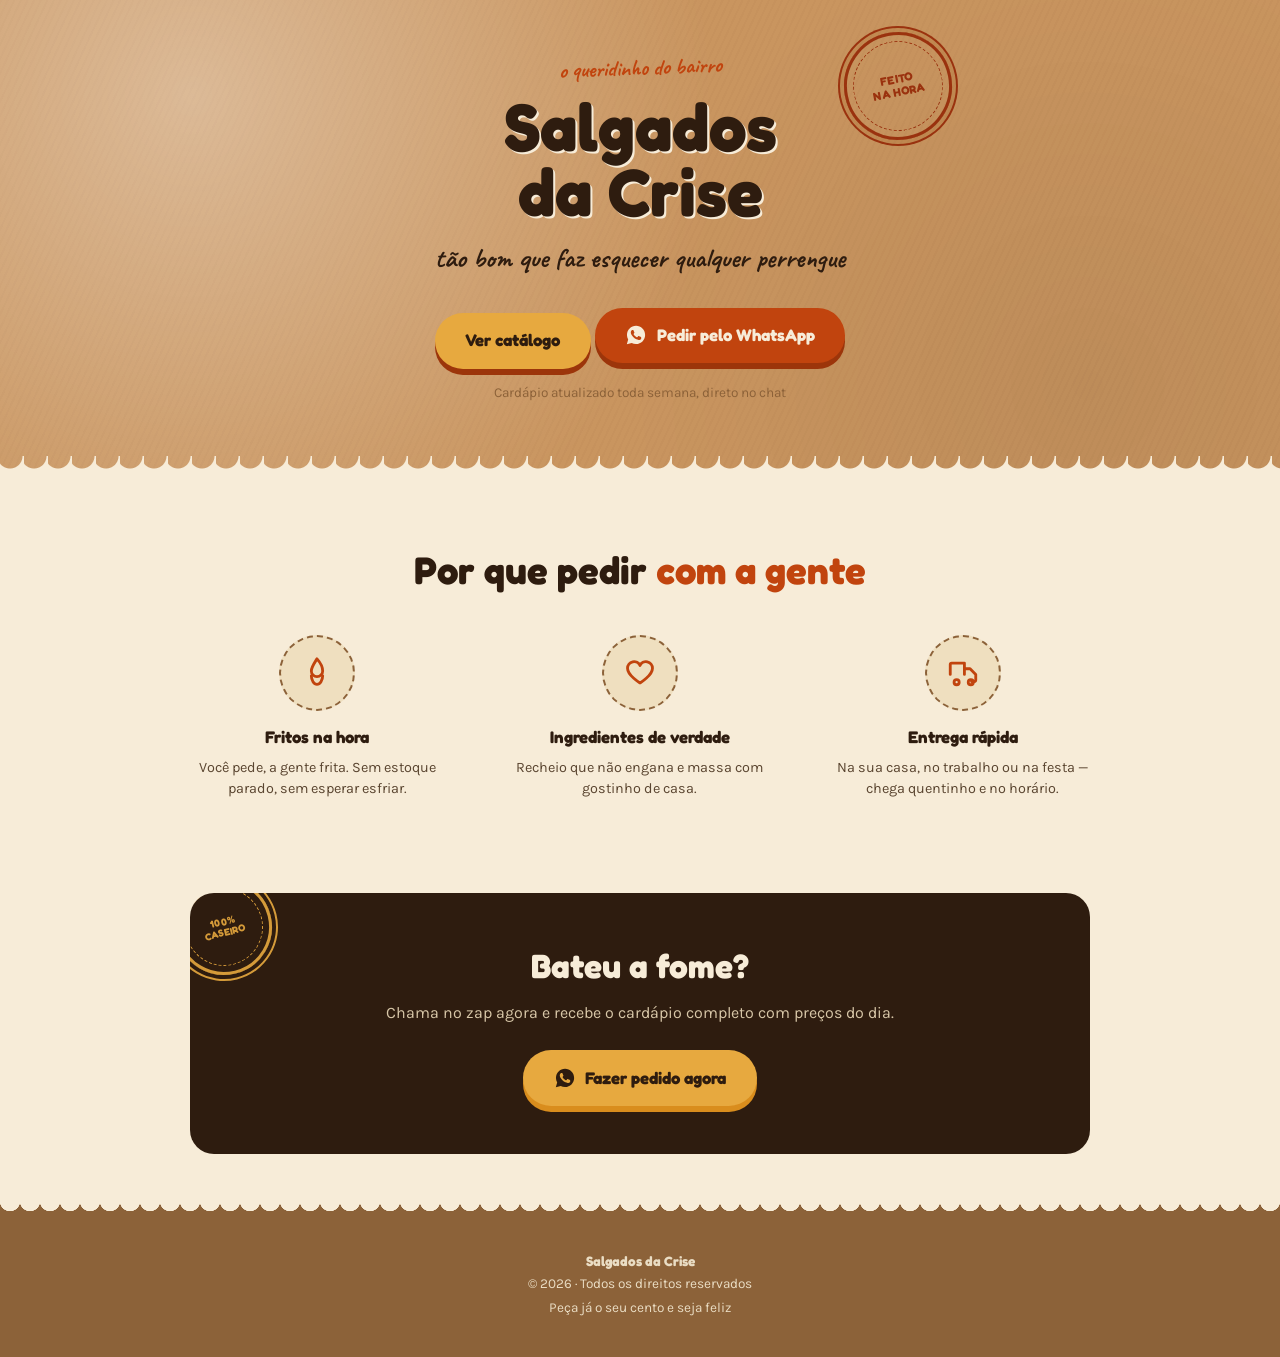
==== index.html @ 22c94413 "site de doces" ====
<!DOCTYPE html>
<html lang="pt-BR">
<head>
<meta charset="UTF-8">
<meta name="viewport" content="width=device-width, initial-scale=1.0">
<link rel="stylesheet" href="style.css">
<title>Salgados da Crise | Direto do fogo pra sua mesa</title>
<meta name="description" content="Salgados fritos e assados na hora, recheio de verdade e entrega rápida. Peça pelo WhatsApp.">

<link rel="preconnect" href="https://fonts.googleapis.com">
<link rel="preconnect" href="https://fonts.gstatic.com" crossorigin>
<link href="https://fonts.googleapis.com/css2?family=Fredoka:wght@600;700;900&family=Karla:wght@400;500;700&family=Caveat:wght@600;700&display=swap" rel="stylesheet">


</head>
<body>

<header class="hero">
  <div class="hero__inner">
    <div class="stamp stamp--hero">Feito<br>na hora</div>
    <p class="eyebrow">o queridinho do bairro</p>
    <h1 class="hero__title">Salgados<br>da Crise</h1>
    <p class="hero__tagline">tão bom que faz esquecer qualquer perrengue</p>

    <a class="cta cta--secondary" href="catalogo.html">Ver catálogo</a>
    <a class="cta" href="https://wa.me/554198285648?text=Ol%C3%A1!%20Vi%20o%20site%20e%20gostaria%20de%20fazer%20um%20pedido%20de%20salgados!" target="_blank" rel="noopener">
      <svg viewBox="0 0 24 24" fill="currentColor" aria-hidden="true"><path d="M12.04 2c-5.46 0-9.9 4.44-9.9 9.9 0 1.75.46 3.45 1.32 4.95L2 22l5.29-1.39a9.9 9.9 0 0 0 4.75 1.21h.01c5.46 0 9.9-4.44 9.9-9.9S17.5 2 12.04 2Zm5.8 14.06c-.24.68-1.4 1.3-1.93 1.36-.53.06-1.03.31-3.46-.72-2.92-1.23-4.8-4.2-4.94-4.4-.14-.19-1.18-1.57-1.18-3s.75-2.13 1.02-2.42c.27-.29.58-.36.78-.36h.55c.18 0 .42-.03.64.5.24.55.79 1.9.86 2.04.07.14.11.31.02.5-.09.19-.14.31-.28.47-.14.16-.28.36-.4.48-.14.14-.28.29-.12.56.16.28.71 1.18 1.52 1.9 1.05.94 1.93 1.24 2.2 1.38.27.14.43.12.6-.07.16-.19.68-.79.87-1.06.19-.27.37-.22.62-.13.26.09 1.61.76 1.89.9.28.14.46.21.53.33.07.12.07.68-.17 1.36Z"/></svg>
      Pedir pelo WhatsApp
    </a>
    <p class="hero__note">Cardápio atualizado toda semana, direto no chat</p>
  </div>
</header>
<main>

  <section class="features">
    <h2 class="section-title">Por que pedir <span>com a gente</span></h2>
    <div class="features__grid">
      <div class="feature">
        <div class="feature__badge">
          <svg viewBox="0 0 24 24" fill="none" stroke-width="2" stroke-linecap="round" stroke-linejoin="round"><path d="M12 2s4 4.5 4 8.5A4 4 0 0 1 8 10.5C8 8 9.5 6 12 2Z"/><path d="M8 14c0 3 1.8 6 4 6s4-3 4-6"/></svg>
        </div>
        <h4>Fritos na hora</h4>
        <p>Você pede, a gente frita. Sem estoque parado, sem esperar esfriar.</p>
      </div>
      <div class="feature">
        <div class="feature__badge">
          <svg viewBox="0 0 24 24" fill="none" stroke-width="2" stroke-linecap="round" stroke-linejoin="round"><path d="M20.8 8.6c0 5.1-8.8 10.4-8.8 10.4S3.2 13.7 3.2 8.6a4.6 4.6 0 0 1 8.8-1.9 4.6 4.6 0 0 1 8.8 1.9Z"/></svg>
        </div>
        <h4>Ingredientes de verdade</h4>
        <p>Recheio que não engana e massa com gostinho de casa.</p>
      </div>
      <div class="feature">
        <div class="feature__badge">
          <svg viewBox="0 0 24 24" fill="none" stroke-width="2" stroke-linecap="round" stroke-linejoin="round"><path d="M3 13V6a1 1 0 0 1 1-1h9v8"/><path d="M13 9h4l4 4v4a1 1 0 0 1-1 1h-2"/><circle cx="7.5" cy="18.5" r="1.8"/><circle cx="17.5" cy="18.5" r="1.8"/></svg>
        </div>
        <h4>Entrega rápida</h4>
        <p>Na sua casa, no trabalho ou na festa — chega quentinho e no horário.</p>
      </div>
    </div>
  </section>

  <section class="cta-band">
    <div class="cta-band__stamp stamp">100%<br>caseiro</div>
    <h2>Bateu a fome?</h2>
    <p>Chama no zap agora e recebe o cardápio completo com preços do dia.</p>
    <a class="cta cta--big" href="https://wa.me/554198285648?text=Ol%C3%A1!%20Vi%20o%20site%20e%20gostaria%20de%20fazer%20um%20pedido%20de%20salgados!" target="_blank" rel="noopener">
      <svg viewBox="0 0 24 24" fill="currentColor" aria-hidden="true"><path d="M12.04 2c-5.46 0-9.9 4.44-9.9 9.9 0 1.75.46 3.45 1.32 4.95L2 22l5.29-1.39a9.9 9.9 0 0 0 4.75 1.21h.01c5.46 0 9.9-4.44 9.9-9.9S17.5 2 12.04 2Zm5.8 14.06c-.24.68-1.4 1.3-1.93 1.36-.53.06-1.03.31-3.46-.72-2.92-1.23-4.8-4.2-4.94-4.4-.14-.19-1.18-1.57-1.18-3s.75-2.13 1.02-2.42c.27-.29.58-.36.78-.36h.55c.18 0 .42-.03.64.5.24.55.79 1.9.86 2.04.07.14.11.31.02.5-.09.19-.14.31-.28.47-.14.16-.28.36-.4.48-.14.14-.28.29-.12.56.16.28.71 1.18 1.52 1.9 1.05.94 1.93 1.24 2.2 1.38.27.14.43.12.6-.07.16-.19.68-.79.87-1.06.19-.27.37-.22.62-.13.26.09 1.61.76 1.89.9.28.14.46.21.53.33.07.12.07.68-.17 1.36Z"/></svg>
      Fazer pedido agora
    </a>
  </section>

</main>

<footer class="footer">
  <div class="footer__torn"></div>
  <div class="footer__content">
    <p class="footer__brand">Salgados da Crise</p>
    <p>© 2026 · Todos os direitos reservados</p>
    <p>Peça já o seu cento e seja feliz</p>
  </div>
</footer>
</body>
</html>
---- style.css ----
:root{
    --paper:#f7ecd8;
    --paper-dark:#efdfbf;
    --kraft:#c9955f;
    --kraft-dark:#8c6239;
    --ink:#2e1c0f;
    --gold:#e7a93f;
    --chili:#c1440e;
    --chili-dark:#9c350a;
    --olive:#5b6b3f;
    --radius-card: 18px;
  }

  *{ box-sizing:border-box; }
  html{ scroll-behavior:smooth; }
  body{
    margin:0;
    background:var(--paper);
    color:var(--ink);
    font-family:'Karla', sans-serif;
    font-size:16px;
    line-height:1.5;
    -webkit-font-smoothing:antialiased;
  }

  h1,h2,h3,h4{
    font-family:'Fredoka', sans-serif;
    margin:0;
    color:var(--ink);
  }

  a{ color:inherit; }
  img{ max-width:100%; display:block; }
  button{ font-family:inherit; }

  .eyebrow{
    display:inline-block;
    font-family:'Caveat', cursive;
    font-weight:700;
    font-size:1.4rem;
    color:var(--chili);
    transform:rotate(-2deg);
    margin:0 0 .25rem;
  }

  .section-title{
    text-align:center;
    font-size:clamp(1.6rem, 4vw, 2.4rem);
    font-weight:700;
    margin:0 0 2.2rem;
  }
  .section-title span{ color:var(--chili); }

  /* ---------- STAMP (signature element) ---------- */
  .stamp{
    display:inline-flex;
    align-items:center;
    justify-content:center;
    text-align:center;
    font-family:'Fredoka', sans-serif;
    font-weight:700;
    text-transform:uppercase;
    letter-spacing:.04em;
    line-height:1.15;
    color:var(--chili);
    border:3px solid var(--chili);
    border-radius:50%;
    box-shadow:0 0 0 4px var(--paper), 0 0 0 6px var(--chili);
    outline:1px dashed var(--chili);
    outline-offset:-10px;
    background:transparent;
    mix-blend-mode:multiply;
    opacity:.9;
  }

  /* ---------- HERO ---------- */
  .hero{
    position:relative;
    padding:3.2rem 1.25rem 4rem;
    background:
      radial-gradient(circle at 15% 20%, rgba(255,255,255,.35), transparent 45%),
      radial-gradient(circle at 85% 80%, rgba(0,0,0,.06), transparent 40%),
      repeating-linear-gradient(115deg, rgba(140,98,57,.05) 0 2px, transparent 2px 6px),
      var(--kraft);
    overflow:hidden;
    text-align:center;
  }
  .hero::after{
    content:"";
    position:absolute;
    left:0; right:0; bottom:-1px;
    height:26px;
    background:
      radial-gradient(circle at 10px 0, transparent 12px, var(--paper) 13px) repeat-x;
    background-size:24px 26px;
  }
  .hero__inner{
    position:relative;
    max-width:640px;
    margin:0 auto;
  }
  .stamp--hero{
    position:absolute;
    top:-1.2rem;
    right:.5rem;
    width:108px;
    height:108px;
    font-size:.72rem;
    transform:rotate(-11deg);
  }
  .hero__title{
    font-size:clamp(2.6rem, 8vw, 4.2rem);
    font-weight:900;
    color:var(--ink);
    text-shadow:2px 2px 0 var(--paper);
    line-height:.98;
    margin:.3rem 0 .8rem;
  }
  .hero__tagline{
    font-family:'Caveat', cursive;
    font-weight:700;
    font-size:clamp(1.3rem, 3vw, 1.7rem);
    color:var(--ink);
    margin:0 0 1.8rem;
  }

  .cta{
    display:inline-flex;
    align-items:center;
    gap:.6rem;
    background:var(--chili);
    color:var(--paper);
    font-family:'Fredoka', sans-serif;
    font-weight:700;
    font-size:1.05rem;
    text-decoration:none;
    padding:.95rem 1.9rem;
    border-radius:999px;
    box-shadow:0 6px 0 var(--chili-dark);
    transition:transform .15s ease, box-shadow .15s ease;
  }
  .cta:hover{ transform:translateY(2px); box-shadow:0 4px 0 var(--chili-dark); }
  .cta:active{ transform:translateY(6px); box-shadow:0 0 0 var(--chili-dark); }
  .cta:focus-visible{ outline:3px solid var(--ink); outline-offset:3px; }
  .cta svg{ width:22px; height:22px; flex:none; }

  .hero__note{
    margin-top:.9rem;
    font-size:.85rem;
    color:var(--kraft-dark);
  }

  .about{
    padding:3rem 1.25rem 0;
    max-width:1100px;
    margin:0 auto;
  }
  .about__inner{
    display:grid;
    gap:2rem;
  }
  .about__intro{
    text-align:center;
    max-width:760px;
    margin:0 auto;
  }
  .about__text{
    color:#5a4530;
    font-size:1rem;
    margin-top:1rem;
    line-height:1.7;
  }
  .about__grid{
    display:grid;
    gap:1.25rem;
    grid-template-columns:repeat(auto-fit, minmax(240px, 1fr));
  }
  .about__card{
    background:var(--paper-dark);
    border-radius:22px;
    overflow:hidden;
    box-shadow:0 8px 18px rgba(46,28,15,.12);
    display:flex;
    flex-direction:column;
  }
  .about__card img{
    width:100%;
    height:220px;
    object-fit:cover;
  }
  .about__card h3{
    margin:1rem 1rem 0.4rem;
    font-size:1.1rem;
  }
  .about__card p{
    margin:0 1rem 1.2rem;
    color:#5a4530;
    line-height:1.6;
    font-size:0.95rem;
  }

  /* ---------- MENU / TICKETS ---------- */
  .menu{ padding:3.6rem 1.25rem 1rem; max-width:1100px; margin:0 auto; }

  .menu__grid{
    display:grid;
    gap:1.4rem;
    grid-template-columns:repeat(auto-fit, minmax(240px, 1fr));
    padding:.4rem .2rem 1.4rem;
  }

  .ticket{
    display:flex;
    flex-direction:column;
    justify-content:space-between;
    background:var(--paper-dark);
    border-radius:var(--radius-card);
    overflow:hidden;
    box-shadow:0 8px 18px rgba(46,28,15,.12);
    position:relative;
  }
  .ticket__img{
    height:auto;
    aspect-ratio:4/3;
    overflow:hidden;
    background:var(--paper);
    display:flex;
    align-items:center;
    justify-content:center;
  }
  .ticket__img img{
    width:100%;
    height:100%;
    object-fit:contain;
  }
  .ticket__seam{
    height:14px;
    background:
      radial-gradient(circle at 8px 0, var(--paper) 7px, transparent 7.5px) repeat-x;
    background-size:16px 14px;
    margin-top:-1px;
  }
  .ticket__body{
    display:flex;
    flex-direction:column;
    justify-content:space-between;
    padding:.3rem 1.1rem 1.3rem;
    min-height:240px;
  }
  .ticket__body h3{ font-size:1.15rem; font-weight:700; margin-bottom:.35rem; }
  .ticket__body p{ font-size:.88rem; color:#5a4530; margin:0 0 1rem; }
  .ticket__footer{
    display:flex;
    align-items:center;
    justify-content:space-between;
    gap:.75rem;
    margin-top:auto;
  }
  .ticket__button{
    flex-shrink:0;
  }
  .ticket__price{font-weight:700; color:var(--ink);}
  .ticket__button{
    margin-top:.8rem;
    padding:.8rem 1rem;
    border:none;
    border-radius:999px;
    background:var(--chili);
    color:var(--paper);
    cursor:pointer;
    font-size:.95rem;
    box-shadow:0 4px 0 var(--chili-dark);
    transition:transform .15s ease, box-shadow .15s ease, background .15s ease;
  }
  .ticket__button:hover{ background:var(--chili-dark); transform:translateY(1px); }
  .ticket__button:focus-visible{ outline:3px solid var(--ink); outline-offset:3px; }

  .menu__controls{
    display:flex;
    justify-content:center;
    gap:.9rem;
  }

  .cta--secondary{
    background:var(--gold);
    color:var(--ink);
  }
  .cta--secondary:hover{ background:#d99a2b; }

  .cart{
    padding:3.2rem 1.25rem;
    max-width:1100px;
    margin:0 auto;
  }
  .cart__inner{
    background:var(--paper-dark);
    border-radius:28px;
    padding:2rem;
    box-shadow:0 10px 24px rgba(46,28,15,.12);
  }
  .cart__content{
    display:grid;
    grid-template-columns:1fr auto;
    gap:1.5rem;
    align-items:start;
  }
  .cart__info{min-height:220px;}
  .cart__empty{margin:0; color:#5a4530; font-size:1rem;}
  .cart__list{list-style:none; margin:1.2rem 0 0; padding:0; display:grid; gap:.9rem;}
  .cart__item{
    display:grid;
    grid-template-columns:1fr auto;
    gap:.75rem;
    align-items:center;
    background:var(--paper);
    border-radius:18px;
    padding:1rem 1rem 1rem 1.1rem;
    border:1px solid rgba(46,28,15,.08);
  }
  .cart__item-name{ font-weight:700; margin:0; }
  .cart__item-details{ color:#5a4530; font-size:.9rem; margin:.35rem 0 0; }
  .cart__item-remove{
    border:none;
    background:transparent;
    color:var(--chili-dark);
    cursor:pointer;
    font-weight:700;
  }
  .cart__payment{
    background:var(--paper);
    border-radius:20px;
    padding:1.2rem 1.3rem;
    margin-bottom:1rem;
    color:var(--ink);
  }
  .cart__payment h3{
    margin:0 0 .9rem;
    font-size:1rem;
  }
  .payment-options{
    display:grid;
    gap:.75rem;
  }
  .payment-options label{
    display:flex;
    align-items:center;
    gap:.5rem;
    font-size:.95rem;
    color:var(--ink);
  }
  .payment-note{
    display:block;
    margin-top:.25rem;
    color:#5a4530;
    font-size:.85rem;
  }
  .card-form{
    display:grid;
    gap:.85rem;
    margin-top:1rem;
  }
  .card-form label{
    display:flex;
    flex-direction:column;
    gap:.35rem;
    font-size:.9rem;
    color:#5a4530;
  }
  .card-form input{
    padding:.85rem 1rem;
    border:1px solid rgba(46,28,15,.12);
    border-radius:14px;
    font:inherit;
    background:var(--paper);
    width:100%;
    box-sizing:border-box;
  }
  .card-row{
    display:grid;
    grid-template-columns:1fr 1fr;
    gap:.85rem;
  }
  .card-row label{
    min-width:0;
  }
  .cart__summary{
    background:var(--ink);
    color:var(--paper);
    border-radius:22px;
    padding:1.6rem;
    display:flex;
    flex-direction:column;
    justify-content:space-between;
    min-width:260px;
  }
  .cart__summary-row{
    display:flex;
    justify-content:space-between;
    gap:1rem;
    margin-bottom:1.6rem;
    font-size:1.05rem;
  }
  .cart__total-value{font-size:1.5rem;}
  .cart__checkout{
    width:100%;
    border:none;
    padding:1rem 1.1rem;
    border-radius:999px;
    background:var(--gold);
    color:var(--ink);
    font-size:1rem;
    font-weight:700;
    cursor:pointer;
    box-shadow:0 6px 0 #d98d1d;
  }
  .cart__checkout:disabled{opacity:.55; cursor:not-allowed; box-shadow:none;}
  .cart__checkout:hover:not(:disabled){transform:translateY(1px);}

  .cart-drawer__trigger{
    position:fixed;
    right:1rem;
    bottom:1.2rem;
    z-index:40;
    display:inline-flex;
    align-items:center;
    gap:.5rem;
    border:none;
    border-radius:999px;
    padding:.95rem 1.2rem;
    background:var(--chili);
    color:var(--paper);
    font-weight:700;
    cursor:pointer;
    box-shadow:0 8px 0 var(--chili-dark);
  }
  .cart-drawer__count{
    display:inline-flex;
    align-items:center;
    justify-content:center;
    background:var(--gold);
    color:var(--ink);
    border-radius:999px;
    padding:.15rem .6rem;
    font-size:.9rem;
    min-width:2rem;
  }
  .cart-drawer{
    position:fixed;
    top:0;
    right:0;
    width:min(360px,100%);
    height:100vh;
    background:var(--paper-dark);
    transform:translateX(110%);
    transition:transform .25s ease;
    z-index:45;
    box-shadow:-18px 0 40px rgba(46,28,15,.24);
    display:flex;
    flex-direction:column;
    padding:1.5rem;
  }
  .cart-drawer.is-open{transform:translateX(0);}
  .cart-drawer__inner{display:flex; flex-direction:column; height:100%;}
  .cart-drawer__header{
    display:flex;
    justify-content:space-between;
    align-items:center;
    gap:1rem;
    margin-bottom:1.3rem;
  }
  .cart-drawer__header h2{margin:0;}
  .cart-drawer__close{
    border:none;
    background:transparent;
    color:var(--ink);
    font-size:1.6rem;
    cursor:pointer;
    line-height:1;
  }
  .cart-drawer__backdrop{
    position:fixed;
    inset:0;
    background:rgba(0,0,0,.4);
    opacity:0;
    pointer-events:none;
    transition:opacity .25s ease;
    z-index:35;
  }
  .cart-drawer__backdrop.is-visible{
    opacity:1;
    pointer-events:auto;
  }
  .cart__summary{margin-top:auto;}

  @media (max-width:860px){
    .cart__content{grid-template-columns:1fr;}
  }
  @media (max-width:640px){
    .cart__summary{min-width:0;}
    .cart-drawer{width:100%;}
    .cart-drawer__trigger{right:.75rem; left:.75rem; width:auto;}
  }
  .menu__controls button{
    width:44px; height:44px;
    border-radius:50%;
    border:2px solid var(--ink);
    background:var(--paper);
    color:var(--ink);
    font-size:1.3rem;
    cursor:pointer;
    transition:background .15s ease;
  }
  .menu__controls button:hover{ background:var(--gold); }
  .menu__controls button:focus-visible{ outline:3px solid var(--chili); outline-offset:2px; }

  /* ---------- FEATURES ---------- */
  .features{ padding:3.8rem 1.25rem; max-width:980px; margin:0 auto; }
  .features__grid{
    display:grid;
    grid-template-columns:repeat(auto-fit, minmax(220px, 1fr));
    gap:1.8rem;
  }
  .feature{ text-align:center; padding:0 .5rem; }
  .feature__badge{
    width:76px; height:76px;
    margin:0 auto .9rem;
    border-radius:50%;
    background:var(--paper-dark);
    border:2px dashed var(--kraft-dark);
    display:flex;
    align-items:center;
    justify-content:center;
  }
  .feature__badge svg{ width:34px; height:34px; stroke:var(--chili); }
  .feature h4{ font-size:1.05rem; margin-bottom:.4rem; }
  .feature p{ font-size:.9rem; color:#5a4530; margin:0; }

  /* ---------- CTA BAND ---------- */
  .cta-band{
    position:relative;
    margin:2rem 1.25rem 3rem;
    max-width:900px;
    margin-inline:auto;
    background:var(--ink);
    color:var(--paper);
    border-radius:24px;
    padding:3rem 1.5rem;
    text-align:center;
    overflow:hidden;
  }
  .cta-band__stamp{
    position:absolute;
    top:-14px; left:-14px;
    width:96px; height:96px;
    font-size:.62rem;
    color:var(--gold);
    border-color:var(--gold);
    box-shadow:0 0 0 4px var(--ink), 0 0 0 6px var(--gold);
    outline-color:var(--gold);
    transform:rotate(-14deg);
    mix-blend-mode:normal;
  }
  .cta-band h2{ color:var(--paper); font-size:clamp(1.6rem, 4vw, 2.1rem); margin-bottom:.6rem; }
  .cta-band p{ color:#d8c7a8; margin:0 0 1.6rem; font-size:1rem; }
  .cta--big{ box-shadow:0 6px 0 #d98d1d; background:var(--gold); color:var(--ink); }
  .cta--big:hover{ box-shadow:0 4px 0 #d98d1d; }

  /* ---------- FOOTER ---------- */
  .footer{ background:var(--kraft-dark); color:var(--paper); position:relative; }
  .footer__torn{
    height:20px;
    background:
      radial-gradient(circle at 10px 0, var(--paper) 10px, transparent 10.5px) repeat-x;
    background-size:20px 20px;
    transform:translateY(-1px);
  }
  .footer__content{ text-align:center; padding:1.6rem 1.25rem 2.2rem; }
  .footer__brand{ font-family:'Fredoka', sans-serif; font-weight:700; font-size:1.15rem; margin-bottom:.3rem; }
  .footer__content p{ margin:.2rem 0; font-size:.85rem; color:#eaddc4; }

  @media (prefers-reduced-motion: reduce){
    html{ scroll-behavior:auto; }
    .cta{ transition:none; }
  }

  @media (max-width:560px){
    .stamp--hero{ width:88px; height:88px; font-size:.62rem; right:.2rem; top:-.8rem; }
  }
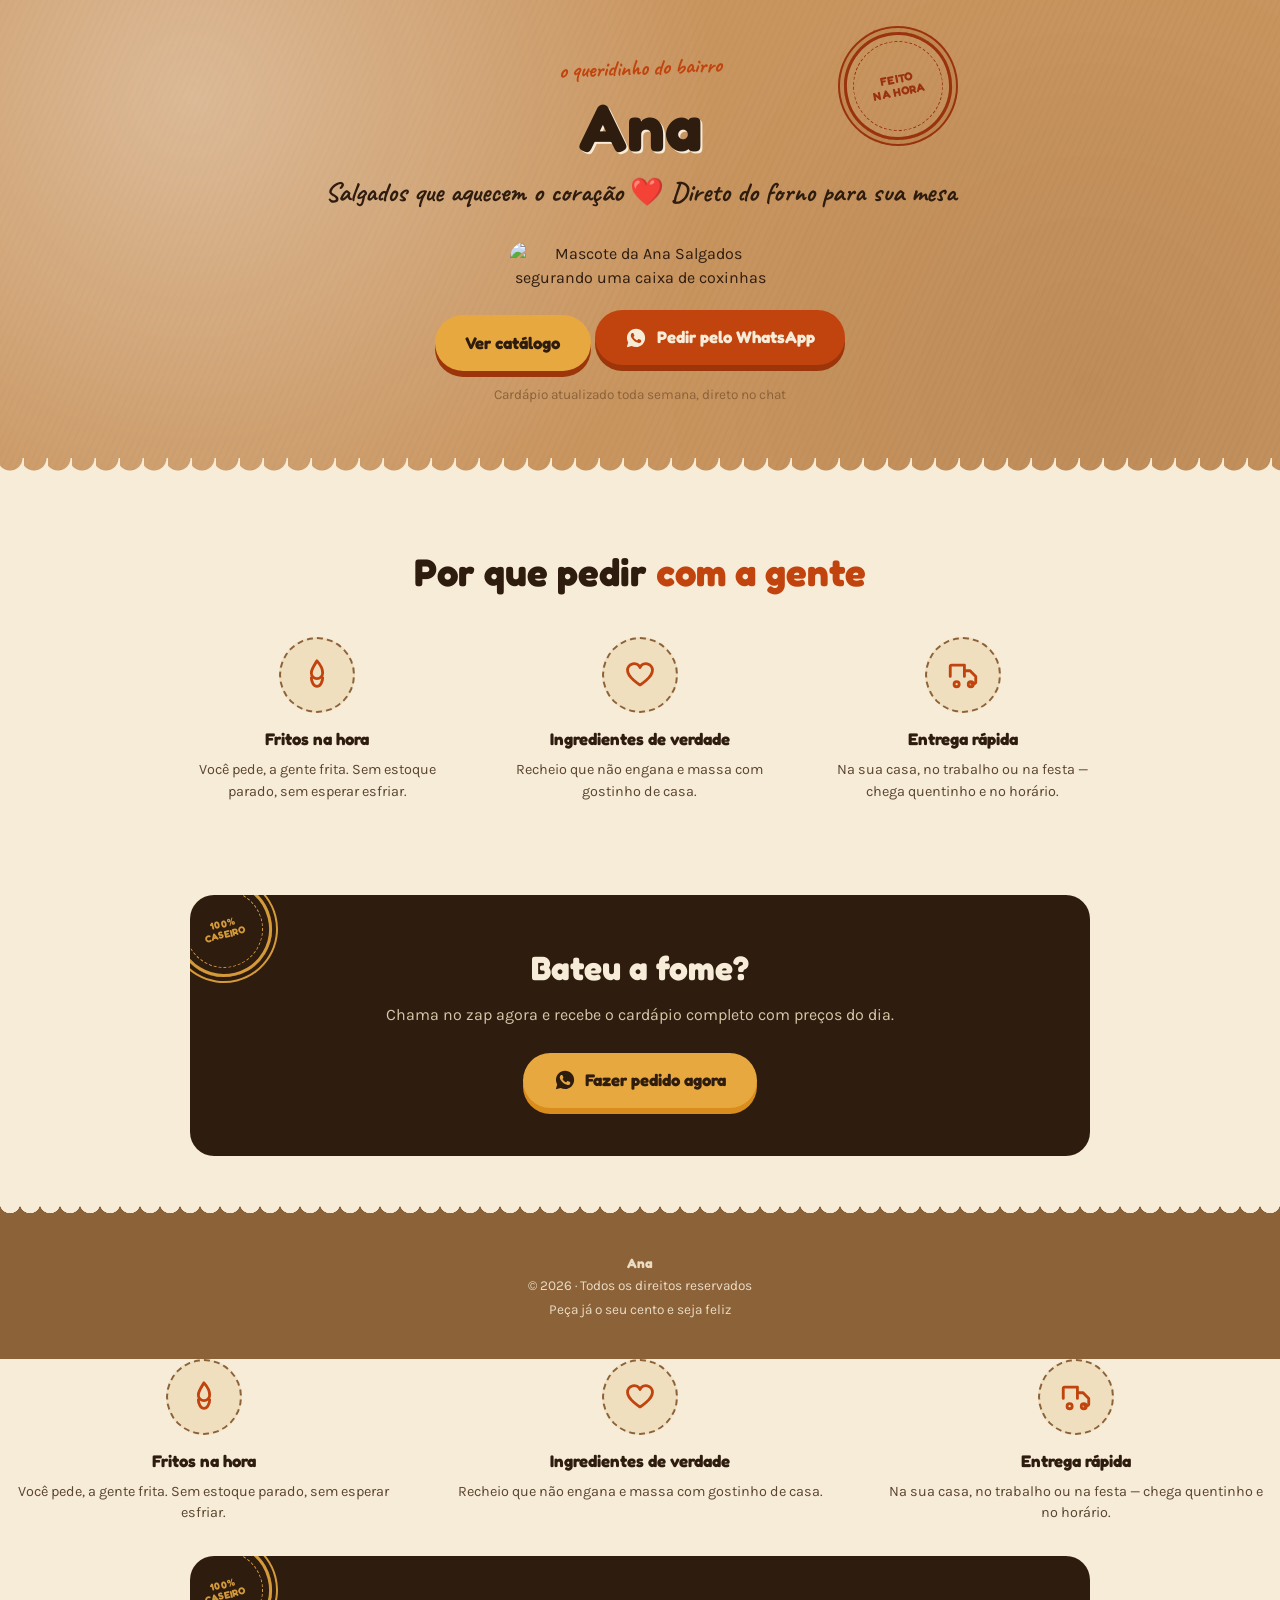
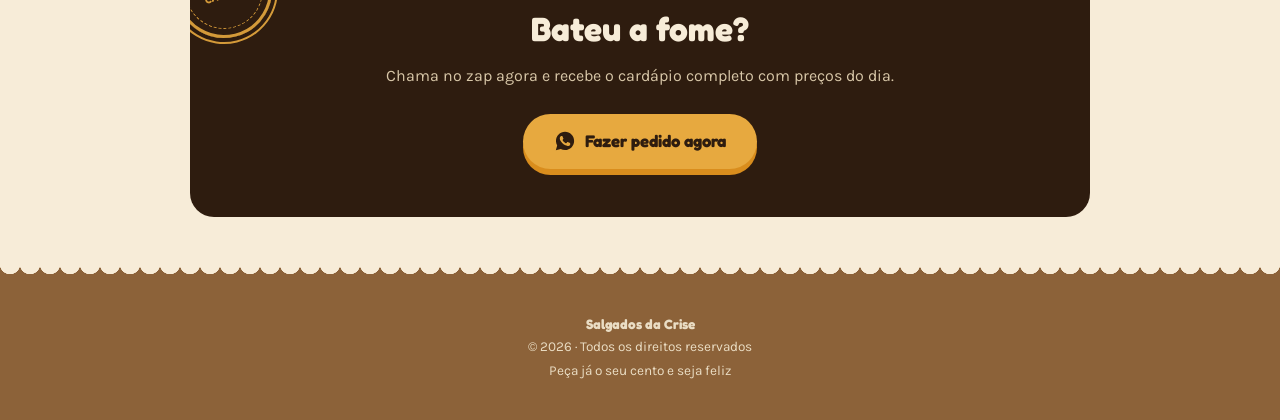
==== commit 2afddac8: "Update index.html" ====
--- a/index.html
+++ b/index.html
@@ -4,7 +4,7 @@
 <meta charset="UTF-8">
 <meta name="viewport" content="width=device-width, initial-scale=1.0">
 <link rel="stylesheet" href="style.css">
-<title>Salgados da Crise | Direto do fogo pra sua mesa</title>
+<title>Ana | Salgados que aquecem o coração</title>
 <meta name="description" content="Salgados fritos e assados na hora, recheio de verdade e entrega rápida. Peça pelo WhatsApp.">
 
 <link rel="preconnect" href="https://fonts.googleapis.com">
@@ -19,8 +19,9 @@
   <div class="hero__inner">
     <div class="stamp stamp--hero">Feito<br>na hora</div>
     <p class="eyebrow">o queridinho do bairro</p>
-    <h1 class="hero__title">Salgados<br>da Crise</h1>
-    <p class="hero__tagline">tão bom que faz esquecer qualquer perrengue</p>
+    <h1 class="hero__title">Ana</h1>
+    <p class="hero__tagline">Salgados que aquecem o coração ❤️ Direto do forno para sua mesa</p>
+    <img src="ana-mascote.png" alt="Mascote da Ana Salgados segurando uma caixa de coxinhas" style="max-width:260px;width:70%;height:auto;display:block;margin:20px auto;border-radius:16px;">
 
     <a class="cta cta--secondary" href="catalogo.html">Ver catálogo</a>
     <a class="cta" href="https://wa.me/554198285648?text=Ol%C3%A1!%20Vi%20o%20site%20e%20gostaria%20de%20fazer%20um%20pedido%20de%20salgados!" target="_blank" rel="noopener">
@@ -74,6 +75,52 @@
 <footer class="footer">
   <div class="footer__torn"></div>
   <div class="footer__content">
+    <p class="footer__brand">Ana</p>
+    <p>© 2026 · Todos os direitos reservados</p>
+    <p>Peça já o seu cento e seja feliz</p>
+  </div>
+</footer>
+</body>
+</html>    <div class="features__grid">
+      <div class="feature">
+        <div class="feature__badge">
+          <svg viewBox="0 0 24 24" fill="none" stroke-width="2" stroke-linecap="round" stroke-linejoin="round"><path d="M12 2s4 4.5 4 8.5A4 4 0 0 1 8 10.5C8 8 9.5 6 12 2Z"/><path d="M8 14c0 3 1.8 6 4 6s4-3 4-6"/></svg>
+        </div>
+        <h4>Fritos na hora</h4>
+        <p>Você pede, a gente frita. Sem estoque parado, sem esperar esfriar.</p>
+      </div>
+      <div class="feature">
+        <div class="feature__badge">
+          <svg viewBox="0 0 24 24" fill="none" stroke-width="2" stroke-linecap="round" stroke-linejoin="round"><path d="M20.8 8.6c0 5.1-8.8 10.4-8.8 10.4S3.2 13.7 3.2 8.6a4.6 4.6 0 0 1 8.8-1.9 4.6 4.6 0 0 1 8.8 1.9Z"/></svg>
+        </div>
+        <h4>Ingredientes de verdade</h4>
+        <p>Recheio que não engana e massa com gostinho de casa.</p>
+      </div>
+      <div class="feature">
+        <div class="feature__badge">
+          <svg viewBox="0 0 24 24" fill="none" stroke-width="2" stroke-linecap="round" stroke-linejoin="round"><path d="M3 13V6a1 1 0 0 1 1-1h9v8"/><path d="M13 9h4l4 4v4a1 1 0 0 1-1 1h-2"/><circle cx="7.5" cy="18.5" r="1.8"/><circle cx="17.5" cy="18.5" r="1.8"/></svg>
+        </div>
+        <h4>Entrega rápida</h4>
+        <p>Na sua casa, no trabalho ou na festa — chega quentinho e no horário.</p>
+      </div>
+    </div>
+  </section>
+
+  <section class="cta-band">
+    <div class="cta-band__stamp stamp">100%<br>caseiro</div>
+    <h2>Bateu a fome?</h2>
+    <p>Chama no zap agora e recebe o cardápio completo com preços do dia.</p>
+    <a class="cta cta--big" href="https://wa.me/554198285648?text=Ol%C3%A1!%20Vi%20o%20site%20e%20gostaria%20de%20fazer%20um%20pedido%20de%20salgados!" target="_blank" rel="noopener">
+      <svg viewBox="0 0 24 24" fill="currentColor" aria-hidden="true"><path d="M12.04 2c-5.46 0-9.9 4.44-9.9 9.9 0 1.75.46 3.45 1.32 4.95L2 22l5.29-1.39a9.9 9.9 0 0 0 4.75 1.21h.01c5.46 0 9.9-4.44 9.9-9.9S17.5 2 12.04 2Zm5.8 14.06c-.24.68-1.4 1.3-1.93 1.36-.53.06-1.03.31-3.46-.72-2.92-1.23-4.8-4.2-4.94-4.4-.14-.19-1.18-1.57-1.18-3s.75-2.13 1.02-2.42c.27-.29.58-.36.78-.36h.55c.18 0 .42-.03.64.5.24.55.79 1.9.86 2.04.07.14.11.31.02.5-.09.19-.14.31-.28.47-.14.16-.28.36-.4.48-.14.14-.28.29-.12.56.16.28.71 1.18 1.52 1.9 1.05.94 1.93 1.24 2.2 1.38.27.14.43.12.6-.07.16-.19.68-.79.87-1.06.19-.27.37-.22.62-.13.26.09 1.61.76 1.89.9.28.14.46.21.53.33.07.12.07.68-.17 1.36Z"/></svg>
+      Fazer pedido agora
+    </a>
+  </section>
+
+</main>
+
+<footer class="footer">
+  <div class="footer__torn"></div>
+  <div class="footer__content">
     <p class="footer__brand">Salgados da Crise</p>
     <p>© 2026 · Todos os direitos reservados</p>
     <p>Peça já o seu cento e seja feliz</p>
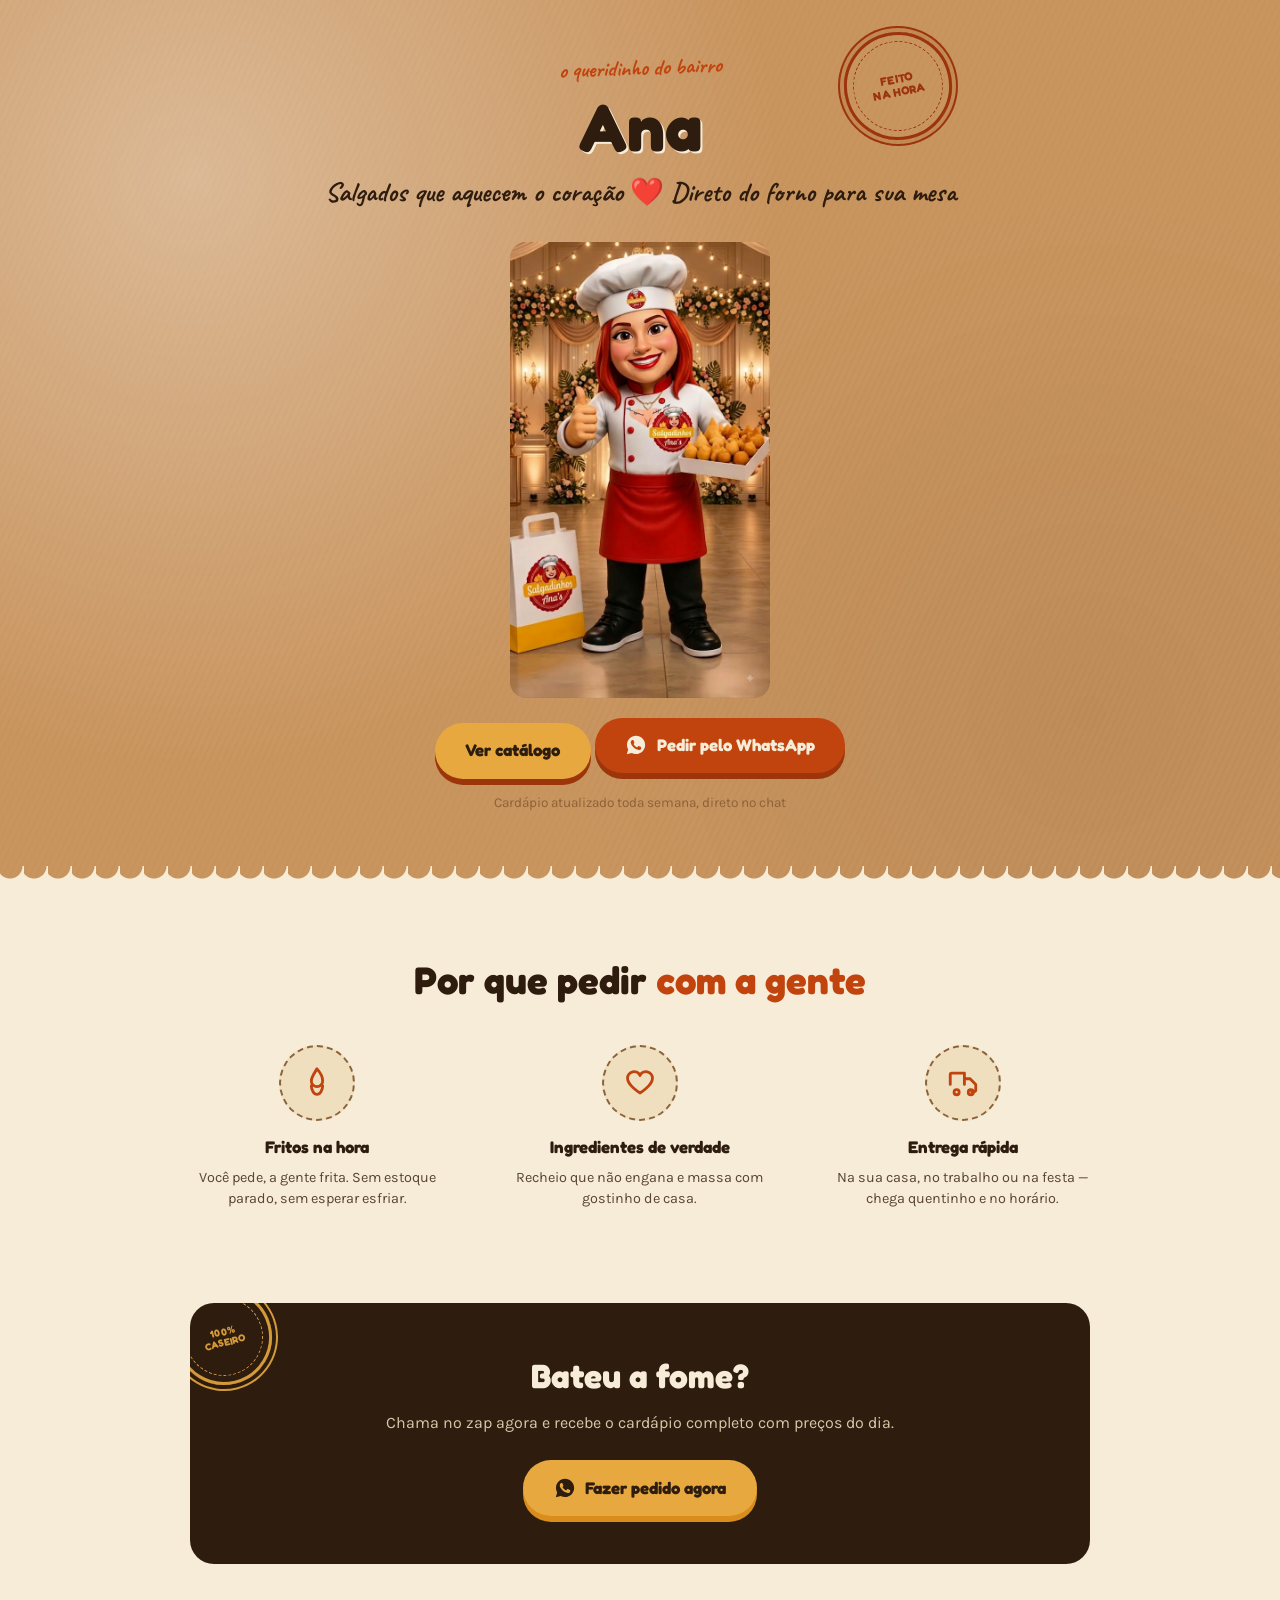
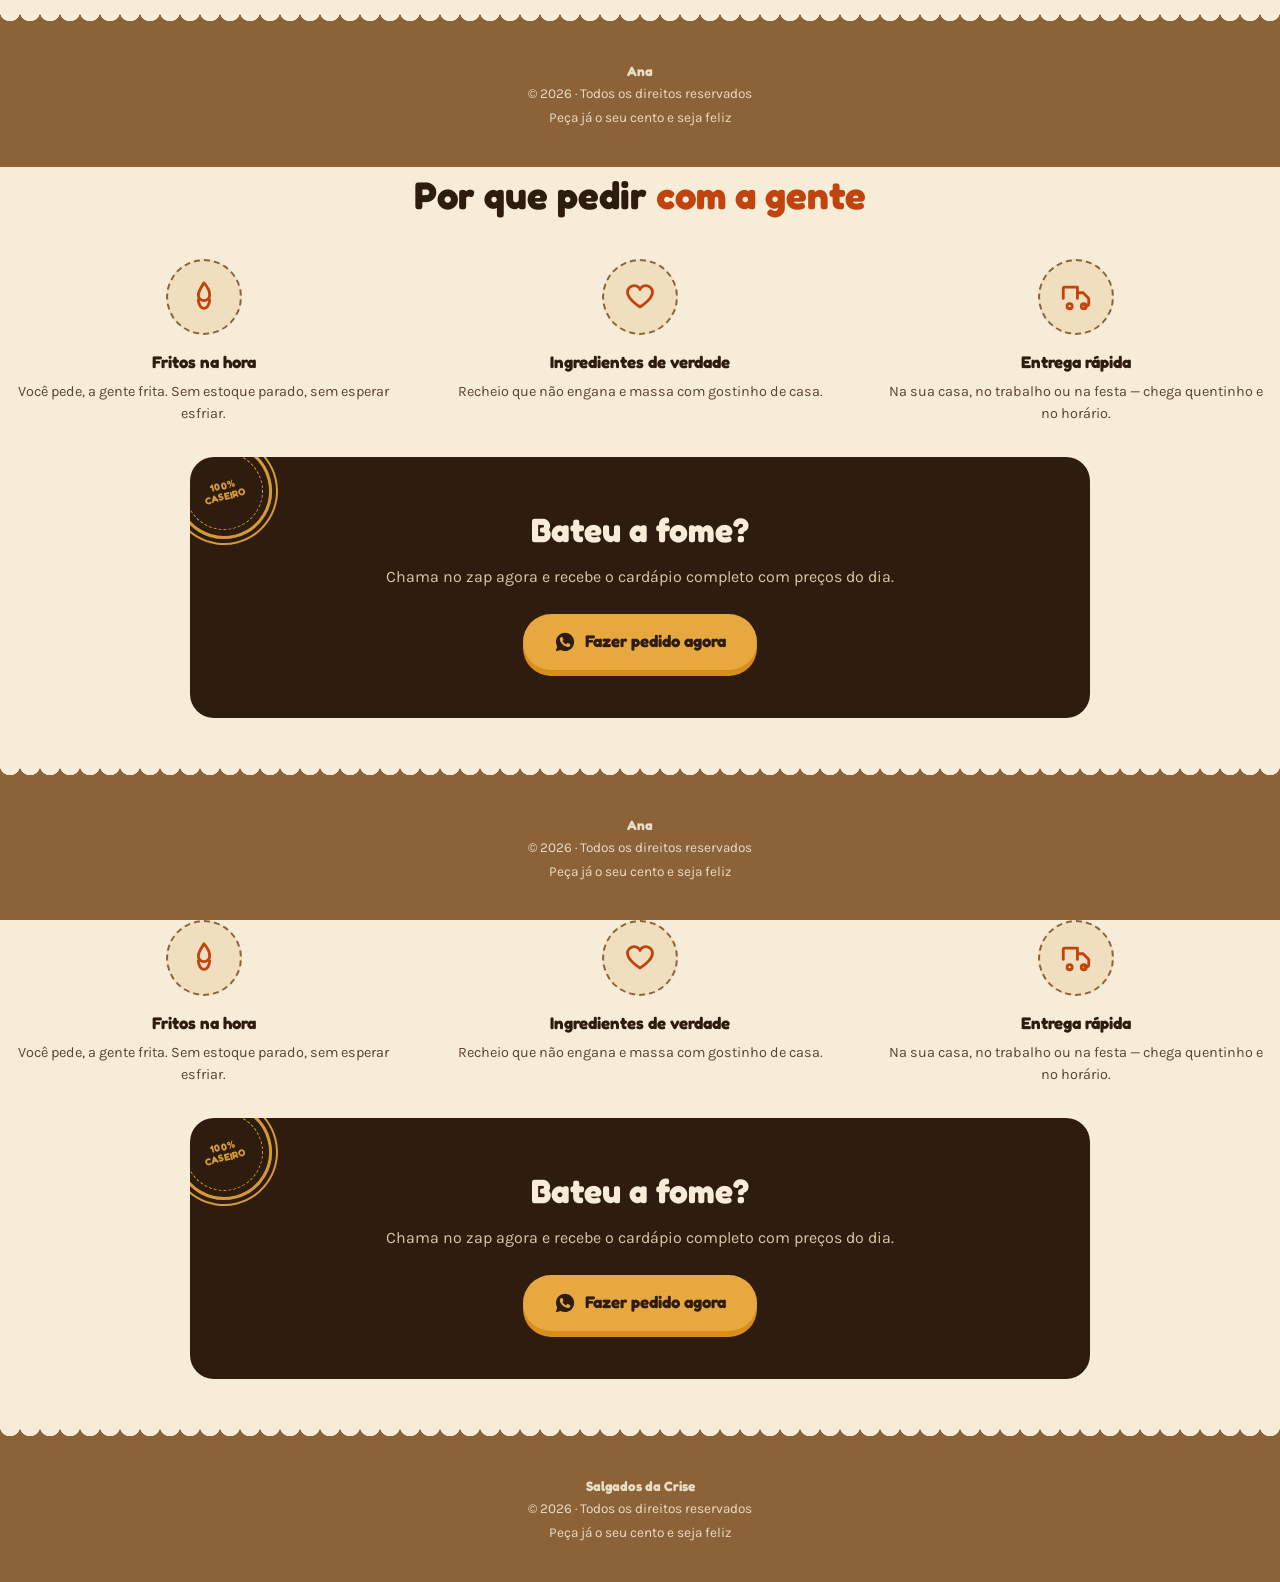
==== commit a02dd244: "Add features section to index.html Added a new features section highlighting key offerings." ====
--- a/index.html
+++ b/index.html
@@ -35,6 +35,53 @@
 
   <section class="features">
     <h2 class="section-title">Por que pedir <span>com a gente</span></h2>
+    <div class="features__grid">
+      <div class="feature">
+        <div class="feature__badge">
+          <svg viewBox="0 0 24 24" fill="none" stroke-width="2" stroke-linecap="round" stroke-linejoin="round"><path d="M12 2s4 4.5 4 8.5A4 4 0 0 1 8 10.5C8 8 9.5 6 12 2Z"/><path d="M8 14c0 3 1.8 6 4 6s4-3 4-6"/></svg>
+        </div>
+        <h4>Fritos na hora</h4>
+        <p>Você pede, a gente frita. Sem estoque parado, sem esperar esfriar.</p>
+      </div>
+      <div class="feature">
+        <div class="feature__badge">
+          <svg viewBox="0 0 24 24" fill="none" stroke-width="2" stroke-linecap="round" stroke-linejoin="round"><path d="M20.8 8.6c0 5.1-8.8 10.4-8.8 10.4S3.2 13.7 3.2 8.6a4.6 4.6 0 0 1 8.8-1.9 4.6 4.6 0 0 1 8.8 1.9Z"/></svg>
+        </div>
+        <h4>Ingredientes de verdade</h4>
+        <p>Recheio que não engana e massa com gostinho de casa.</p>
+      </div>
+      <div class="feature">
+        <div class="feature__badge">
+          <svg viewBox="0 0 24 24" fill="none" stroke-width="2" stroke-linecap="round" stroke-linejoin="round"><path d="M3 13V6a1 1 0 0 1 1-1h9v8"/><path d="M13 9h4l4 4v4a1 1 0 0 1-1 1h-2"/><circle cx="7.5" cy="18.5" r="1.8"/><circle cx="17.5" cy="18.5" r="1.8"/></svg>
+        </div>
+        <h4>Entrega rápida</h4>
+        <p>Na sua casa, no trabalho ou na festa — chega quentinho e no horário.</p>
+      </div>
+    </div>
+  </section>
+
+  <section class="cta-band">
+    <div class="cta-band__stamp stamp">100%<br>caseiro</div>
+    <h2>Bateu a fome?</h2>
+    <p>Chama no zap agora e recebe o cardápio completo com preços do dia.</p>
+    <a class="cta cta--big" href="https://wa.me/554198285648?text=Ol%C3%A1!%20Vi%20o%20site%20e%20gostaria%20de%20fazer%20um%20pedido%20de%20salgados!" target="_blank" rel="noopener">
+      <svg viewBox="0 0 24 24" fill="currentColor" aria-hidden="true"><path d="M12.04 2c-5.46 0-9.9 4.44-9.9 9.9 0 1.75.46 3.45 1.32 4.95L2 22l5.29-1.39a9.9 9.9 0 0 0 4.75 1.21h.01c5.46 0 9.9-4.44 9.9-9.9S17.5 2 12.04 2Zm5.8 14.06c-.24.68-1.4 1.3-1.93 1.36-.53.06-1.03.31-3.46-.72-2.92-1.23-4.8-4.2-4.94-4.4-.14-.19-1.18-1.57-1.18-3s.75-2.13 1.02-2.42c.27-.29.58-.36.78-.36h.55c.18 0 .42-.03.64.5.24.55.79 1.9.86 2.04.07.14.11.31.02.5-.09.19-.14.31-.28.47-.14.16-.28.36-.4.48-.14.14-.28.29-.12.56.16.28.71 1.18 1.52 1.9 1.05.94 1.93 1.24 2.2 1.38.27.14.43.12.6-.07.16-.19.68-.79.87-1.06.19-.27.37-.22.62-.13.26.09 1.61.76 1.89.9.28.14.46.21.53.33.07.12.07.68-.17 1.36Z"/></svg>
+      Fazer pedido agora
+    </a>
+  </section>
+
+</main>
+
+<footer class="footer">
+  <div class="footer__torn"></div>
+  <div class="footer__content">
+    <p class="footer__brand">Ana</p>
+    <p>© 2026 · Todos os direitos reservados</p>
+    <p>Peça já o seu cento e seja feliz</p>
+  </div>
+</footer>
+</body>
+</html>    <h2 class="section-title">Por que pedir <span>com a gente</span></h2>
     <div class="features__grid">
       <div class="feature">
         <div class="feature__badge">
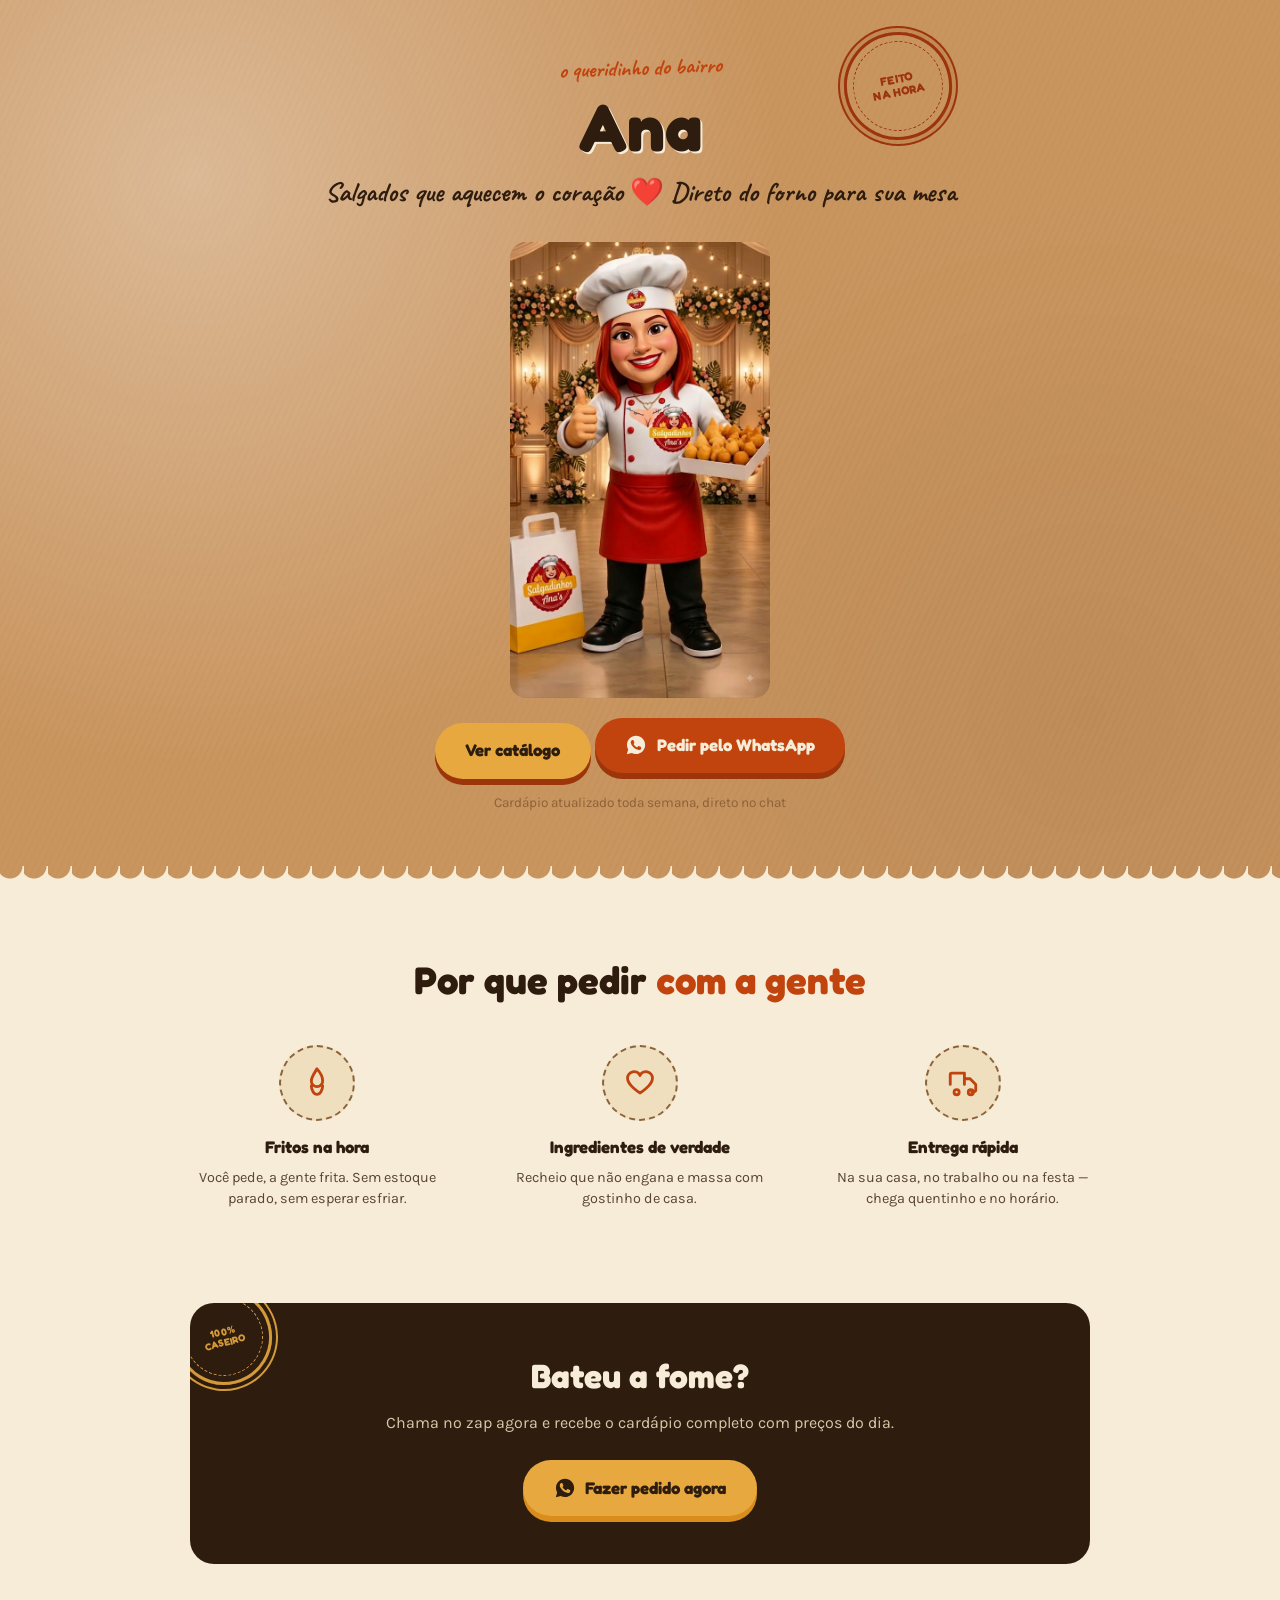
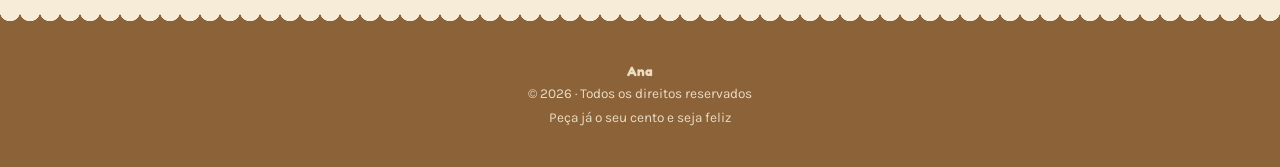
==== commit 9682e42e: "Update index.html" ====
--- a/index.html
+++ b/index.html
@@ -81,97 +81,4 @@
   </div>
 </footer>
 </body>
-</html>    <h2 class="section-title">Por que pedir <span>com a gente</span></h2>
-    <div class="features__grid">
-      <div class="feature">
-        <div class="feature__badge">
-          <svg viewBox="0 0 24 24" fill="none" stroke-width="2" stroke-linecap="round" stroke-linejoin="round"><path d="M12 2s4 4.5 4 8.5A4 4 0 0 1 8 10.5C8 8 9.5 6 12 2Z"/><path d="M8 14c0 3 1.8 6 4 6s4-3 4-6"/></svg>
-        </div>
-        <h4>Fritos na hora</h4>
-        <p>Você pede, a gente frita. Sem estoque parado, sem esperar esfriar.</p>
-      </div>
-      <div class="feature">
-        <div class="feature__badge">
-          <svg viewBox="0 0 24 24" fill="none" stroke-width="2" stroke-linecap="round" stroke-linejoin="round"><path d="M20.8 8.6c0 5.1-8.8 10.4-8.8 10.4S3.2 13.7 3.2 8.6a4.6 4.6 0 0 1 8.8-1.9 4.6 4.6 0 0 1 8.8 1.9Z"/></svg>
-        </div>
-        <h4>Ingredientes de verdade</h4>
-        <p>Recheio que não engana e massa com gostinho de casa.</p>
-      </div>
-      <div class="feature">
-        <div class="feature__badge">
-          <svg viewBox="0 0 24 24" fill="none" stroke-width="2" stroke-linecap="round" stroke-linejoin="round"><path d="M3 13V6a1 1 0 0 1 1-1h9v8"/><path d="M13 9h4l4 4v4a1 1 0 0 1-1 1h-2"/><circle cx="7.5" cy="18.5" r="1.8"/><circle cx="17.5" cy="18.5" r="1.8"/></svg>
-        </div>
-        <h4>Entrega rápida</h4>
-        <p>Na sua casa, no trabalho ou na festa — chega quentinho e no horário.</p>
-      </div>
-    </div>
-  </section>
-
-  <section class="cta-band">
-    <div class="cta-band__stamp stamp">100%<br>caseiro</div>
-    <h2>Bateu a fome?</h2>
-    <p>Chama no zap agora e recebe o cardápio completo com preços do dia.</p>
-    <a class="cta cta--big" href="https://wa.me/554198285648?text=Ol%C3%A1!%20Vi%20o%20site%20e%20gostaria%20de%20fazer%20um%20pedido%20de%20salgados!" target="_blank" rel="noopener">
-      <svg viewBox="0 0 24 24" fill="currentColor" aria-hidden="true"><path d="M12.04 2c-5.46 0-9.9 4.44-9.9 9.9 0 1.75.46 3.45 1.32 4.95L2 22l5.29-1.39a9.9 9.9 0 0 0 4.75 1.21h.01c5.46 0 9.9-4.44 9.9-9.9S17.5 2 12.04 2Zm5.8 14.06c-.24.68-1.4 1.3-1.93 1.36-.53.06-1.03.31-3.46-.72-2.92-1.23-4.8-4.2-4.94-4.4-.14-.19-1.18-1.57-1.18-3s.75-2.13 1.02-2.42c.27-.29.58-.36.78-.36h.55c.18 0 .42-.03.64.5.24.55.79 1.9.86 2.04.07.14.11.31.02.5-.09.19-.14.31-.28.47-.14.16-.28.36-.4.48-.14.14-.28.29-.12.56.16.28.71 1.18 1.52 1.9 1.05.94 1.93 1.24 2.2 1.38.27.14.43.12.6-.07.16-.19.68-.79.87-1.06.19-.27.37-.22.62-.13.26.09 1.61.76 1.89.9.28.14.46.21.53.33.07.12.07.68-.17 1.36Z"/></svg>
-      Fazer pedido agora
-    </a>
-  </section>
-
-</main>
-
-<footer class="footer">
-  <div class="footer__torn"></div>
-  <div class="footer__content">
-    <p class="footer__brand">Ana</p>
-    <p>© 2026 · Todos os direitos reservados</p>
-    <p>Peça já o seu cento e seja feliz</p>
-  </div>
-</footer>
-</body>
-</html>    <div class="features__grid">
-      <div class="feature">
-        <div class="feature__badge">
-          <svg viewBox="0 0 24 24" fill="none" stroke-width="2" stroke-linecap="round" stroke-linejoin="round"><path d="M12 2s4 4.5 4 8.5A4 4 0 0 1 8 10.5C8 8 9.5 6 12 2Z"/><path d="M8 14c0 3 1.8 6 4 6s4-3 4-6"/></svg>
-        </div>
-        <h4>Fritos na hora</h4>
-        <p>Você pede, a gente frita. Sem estoque parado, sem esperar esfriar.</p>
-      </div>
-      <div class="feature">
-        <div class="feature__badge">
-          <svg viewBox="0 0 24 24" fill="none" stroke-width="2" stroke-linecap="round" stroke-linejoin="round"><path d="M20.8 8.6c0 5.1-8.8 10.4-8.8 10.4S3.2 13.7 3.2 8.6a4.6 4.6 0 0 1 8.8-1.9 4.6 4.6 0 0 1 8.8 1.9Z"/></svg>
-        </div>
-        <h4>Ingredientes de verdade</h4>
-        <p>Recheio que não engana e massa com gostinho de casa.</p>
-      </div>
-      <div class="feature">
-        <div class="feature__badge">
-          <svg viewBox="0 0 24 24" fill="none" stroke-width="2" stroke-linecap="round" stroke-linejoin="round"><path d="M3 13V6a1 1 0 0 1 1-1h9v8"/><path d="M13 9h4l4 4v4a1 1 0 0 1-1 1h-2"/><circle cx="7.5" cy="18.5" r="1.8"/><circle cx="17.5" cy="18.5" r="1.8"/></svg>
-        </div>
-        <h4>Entrega rápida</h4>
-        <p>Na sua casa, no trabalho ou na festa — chega quentinho e no horário.</p>
-      </div>
-    </div>
-  </section>
-
-  <section class="cta-band">
-    <div class="cta-band__stamp stamp">100%<br>caseiro</div>
-    <h2>Bateu a fome?</h2>
-    <p>Chama no zap agora e recebe o cardápio completo com preços do dia.</p>
-    <a class="cta cta--big" href="https://wa.me/554198285648?text=Ol%C3%A1!%20Vi%20o%20site%20e%20gostaria%20de%20fazer%20um%20pedido%20de%20salgados!" target="_blank" rel="noopener">
-      <svg viewBox="0 0 24 24" fill="currentColor" aria-hidden="true"><path d="M12.04 2c-5.46 0-9.9 4.44-9.9 9.9 0 1.75.46 3.45 1.32 4.95L2 22l5.29-1.39a9.9 9.9 0 0 0 4.75 1.21h.01c5.46 0 9.9-4.44 9.9-9.9S17.5 2 12.04 2Zm5.8 14.06c-.24.68-1.4 1.3-1.93 1.36-.53.06-1.03.31-3.46-.72-2.92-1.23-4.8-4.2-4.94-4.4-.14-.19-1.18-1.57-1.18-3s.75-2.13 1.02-2.42c.27-.29.58-.36.78-.36h.55c.18 0 .42-.03.64.5.24.55.79 1.9.86 2.04.07.14.11.31.02.5-.09.19-.14.31-.28.47-.14.16-.28.36-.4.48-.14.14-.28.29-.12.56.16.28.71 1.18 1.52 1.9 1.05.94 1.93 1.24 2.2 1.38.27.14.43.12.6-.07.16-.19.68-.79.87-1.06.19-.27.37-.22.62-.13.26.09 1.61.76 1.89.9.28.14.46.21.53.33.07.12.07.68-.17 1.36Z"/></svg>
-      Fazer pedido agora
-    </a>
-  </section>
-
-</main>
-
-<footer class="footer">
-  <div class="footer__torn"></div>
-  <div class="footer__content">
-    <p class="footer__brand">Salgados da Crise</p>
-    <p>© 2026 · Todos os direitos reservados</p>
-    <p>Peça já o seu cento e seja feliz</p>
-  </div>
-</footer>
-</body>
-</html>
+</html>   
